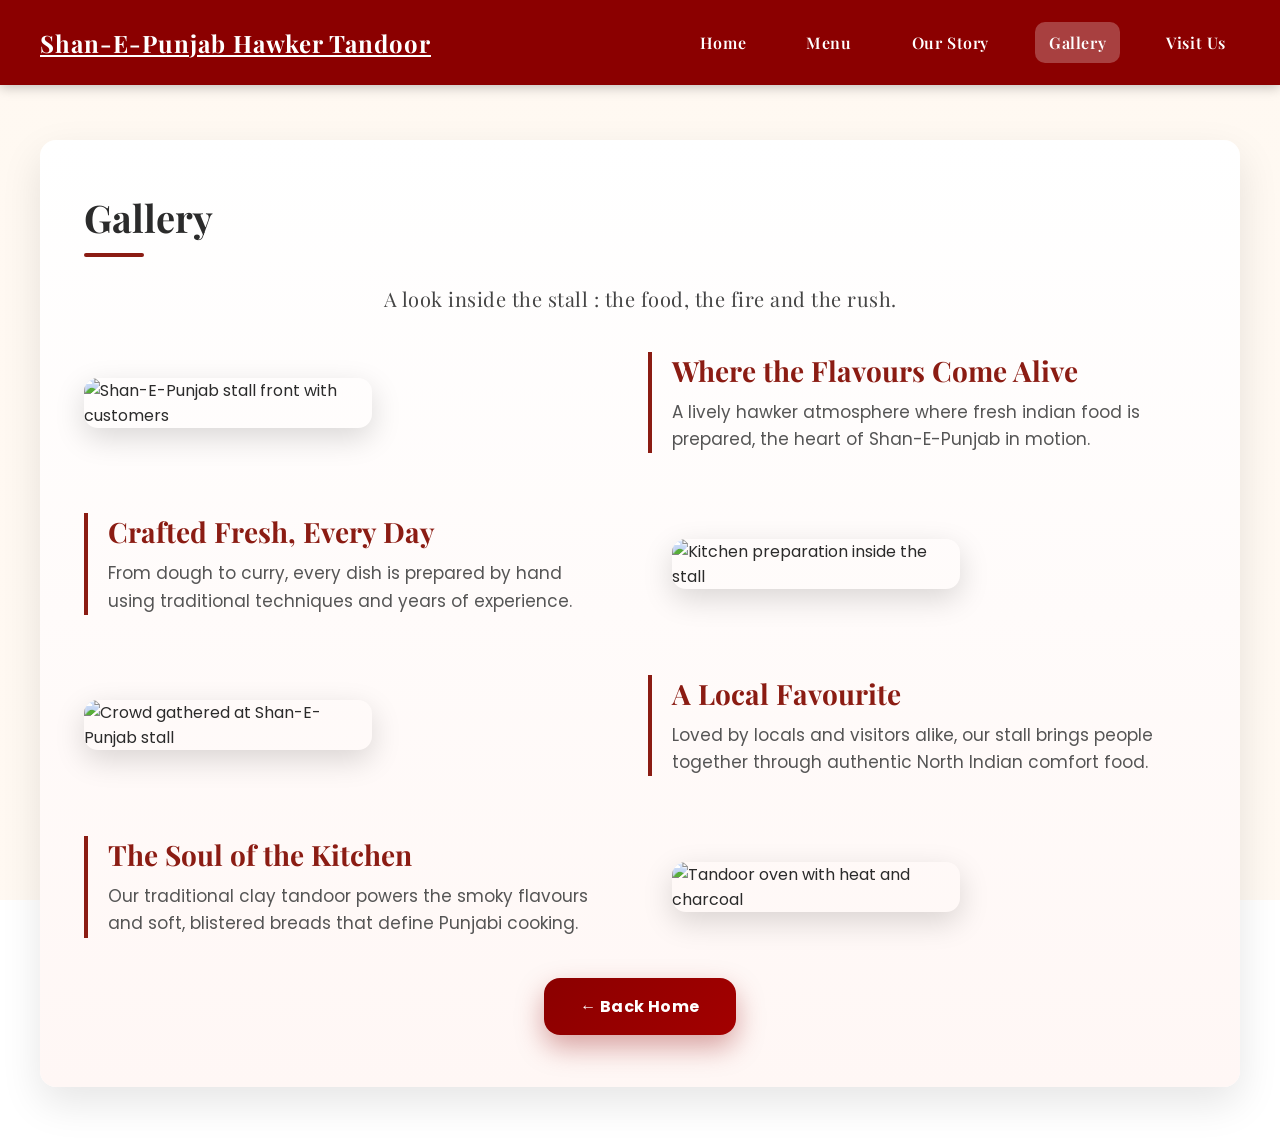
==== gallery.html @ e3cb305b "Add files via upload" ====
<!DOCTYPE html>
<html lang="en">
<head>
  <meta charset="UTF-8" />
  <meta name="viewport" content="width=device-width, initial-scale=1.0" />
  <title>Gallery | Shan-E-Punjab</title>

  <!-- Fonts -->
  <link rel="preconnect" href="https://fonts.googleapis.com">
  <link rel="preconnect" href="https://fonts.gstatic.com" crossorigin>
  <link href="https://fonts.googleapis.com/css2?family=Poppins:wght@400;600;700&family=Playfair+Display:wght@600;700&display=swap" rel="stylesheet">

  <!-- CSS -->
  <link rel="stylesheet" href="style.css" />
</head>

<body>

  <!-- NAVBAR (Gallery page highlighted) -->
  <header class="site-header">
    <div class="container nav-wrap">

      <a href="Shane-e-punjab.html" class="logo">
        Shan-E-Punjab Hawker Tandoor
      </a>

      <nav class="nav">
        <a href="Shane-e-punjab.html">Home</a>
        <a href="menu.html">Menu</a>
        <a href="story.html">Our Story</a>
        <a href="gallery.html" class="active">Gallery</a>
        <a href="visit.html">Visit Us</a>
      </nav>

    </div>
  </header>

  <!-- PAGE CONTENT -->
  <section class="section">
    <div class="container">
      <div class="section-box">
        <h2 class="reveal">Gallery</h2>
        <p class="menu-subtitle reveal">A look inside the stall : the food, the fire and the rush.</p>

        <!-- BIG SHOWCASE LAYOUT -->
        <div class="gallery-showcase">

          <!-- 1 -->
          <div class="gallery-row reveal">
            <div class="gallery-img">
              <img src="shane punjab 1 .png" alt="Shan-E-Punjab stall front with customers">
            </div>
            <div class="gallery-text">
              <h3>Where the Flavours Come Alive</h3>
              <p>A lively hawker atmosphere where fresh indian food is prepared, the heart of Shan-E-Punjab in motion.</p>
            </div>
          </div>

          <!-- 2 (reversed) -->
          <div class="gallery-row reverse reveal">
            <div class="gallery-img">
              <img src="shane punjab 2 .png" alt="Kitchen preparation inside the stall">
            </div>
            <div class="gallery-text">
              <h3>Crafted Fresh, Every Day</h3>
              <p>From dough to curry, every dish is prepared by hand using traditional techniques and years of experience.</p>
            </div>
          </div>

          <!-- 3 -->
          <div class="gallery-row reveal">
            <div class="gallery-img">
              <img src="shane punjab 3.png" alt="Crowd gathered at Shan-E-Punjab stall">
            </div>
            <div class="gallery-text">
              <h3>A Local Favourite</h3>
              <p>Loved by locals and visitors alike, our stall brings people together through authentic North Indian comfort food.</p>
            </div>
          </div>

          <!-- 4 (reversed) -->
          <div class="gallery-row reverse reveal">
            <div class="gallery-img">
              <img src="tandoor 1.png" alt="Tandoor oven with heat and charcoal">
            </div>
            <div class="gallery-text">
              <h3>The Soul of the Kitchen</h3>
              <p>Our traditional clay tandoor powers the smoky flavours and soft, blistered breads that define Punjabi cooking.</p>
            </div>
          </div>

        </div>

        <div class="section-actions reveal">
          <a class="btn" href="Shane-e-punjab.html">← Back Home</a>
        </div>

      </div>
    </div>
  </section>

  <!-- SCROLL REVEAL SCRIPT -->
  <script>
    function revealOnScroll() {
      const reveals = document.querySelectorAll(".reveal");
      for (let i = 0; i < reveals.length; i++) {
        const windowHeight = window.innerHeight;
        const elementTop = reveals[i].getBoundingClientRect().top;
        const elementVisible = 100;

        if (elementTop < windowHeight - elementVisible) {
          reveals[i].classList.add("active");
        }
      }
    }

    window.addEventListener("scroll", revealOnScroll);
    window.addEventListener("load", revealOnScroll);
  </script>

</body>
</html>
---- style.css ----
/* =========================
   RESET + BASE
   ========================= */
*{ box-sizing:border-box; margin:0; padding:0; }

:root{
  --brand:#8B0000;
  --brand-dark:#6f0000;
  --ink:#2b2b2b;
  --paper:rgba(255,255,255,0.92);
  --paper-strong:rgba(255,255,255,0.97);
}

body{
  font-family:'Poppins',sans-serif;
  color:var(--ink);

  background-image:
    linear-gradient(rgba(255,248,240,0.88), rgba(255,248,240,0.88)),
    url("Fagu, Shimla caps.jpg");
  background-size:320px 320px;
  background-repeat:repeat;
  background-attachment:fixed;
}

.container{
  width:min(1200px, calc(100% - 48px));
  margin:0 auto;
}

/* =========================
   NAVBAR
   ========================= */
.site-header{
  background:var(--brand);
  box-shadow:0 2px 12px rgba(0,0,0,0.25);
}

.nav-wrap{
  padding:22px 0;
  display:flex;
  justify-content:space-between;
  align-items:center;
  gap:18px;
}

.logo{
  font-family:'Playfair Display', serif;
  color:#fff;
  font-size:24px;
  font-weight:700;
  letter-spacing:1px;
  white-space:nowrap;
}

.nav{
  display:flex;
  gap:32px;
  flex-wrap:wrap;
  justify-content:flex-end;
}

.nav a{
  font-family:'Playfair Display', serif;
  color:#fff;
  text-decoration:none;
  font-weight:600;
  letter-spacing:0.6px;
  padding:10px 14px;
  border-radius:10px;
  transition:0.25s;
}

.nav a:hover{
  background:rgba(255,255,255,0.15);
}

/* =========================
   HERO
   ========================= */
.hero{ padding:34px 0 12px; }

.hero-inner{
  height:70vh;
  min-height:460px;
  border-radius:14px;
  overflow:hidden;

  background-image:
    linear-gradient(rgba(0,0,0,0.30), rgba(0,0,0,0.30)),
    url("image 1 bttr.png");

  background-size:cover;
  background-position:center;

  display:flex;
  align-items:center;
  justify-content:center;

  box-shadow:0 16px 42px rgba(0,0,0,0.25);
  filter:contrast(1.08) saturate(1.15) brightness(1.08);
}

.hero-content{
  text-align:center;
  color:#fff;
  max-width:850px;
  padding:34px;
}

.hero-content h1{
  font-family:'Playfair Display', serif;
  font-size:56px;
  line-height:1.05;
  margin-bottom:32px;
  text-shadow:0 6px 18px rgba(0,0,0,0.40);
}

.hero-content p{
  font-size:18px;
  margin-bottom:18px;
  opacity:0.95;
  text-shadow:0 6px 18px rgba(0,0,0,0.35);
}

/* =========================
   BUTTONS
   ========================= */
.btn{
  display:inline-block;
  background: linear-gradient(135deg, #8B0000, #a30000);
  color:#fff;
  padding:16px 36px;
  border-radius:16px;
  text-decoration:none;
  font-weight:700;
  letter-spacing:0.4px;
  box-shadow:0 12px 28px rgba(139,0,0,0.35);
  transition:0.3s ease;
  border:none;
}

.btn:hover{
  transform:translateY(-4px) scale(1.03);
  box-shadow:0 20px 45px rgba(139,0,0,0.45);
}

/* =========================
   SECTIONS
   ========================= */
.section{ padding:55px 0; }

.section-box{
  background:var(--paper);
  border-radius:16px;
  padding:52px 44px;
  box-shadow:0 16px 40px rgba(0,0,0,0.10);
}

.section-box h2{
  font-family:'Playfair Display', serif;
  font-size:38px;
  margin-bottom:28px;
}

.lead{
  max-width:820px;
  line-height:1.7;
  font-size:16px;
  opacity:0.95;
  margin:0 auto;
  
}
/* =========================
   HOMEPAGE CARDS 
   ========================= */

.cards{
  display:grid;
  grid-template-columns:repeat(auto-fit, minmax(240px, 1fr));
  gap:28px;
  margin-top:18px;
}

.card{
  background:var(--paper-strong);
  border-radius:14px;
  padding:28px;
  min-height:90px;

  display:flex;
  align-items:center;
  justify-content:center;
  text-align:center;

  font-weight:600;
  border:1px solid rgba(0,0,0,0.06);
  box-shadow:0 10px 25px rgba(0,0,0,0.08);
  transition:0.28s ease;
}

.card:hover{
  transform:translateY(-8px);
  box-shadow:0 22px 45px rgba(0,0,0,0.14);
  border-color:rgba(139,0,0,0.25);
}

/* center CTA buttons under sections */
.section-actions{
  margin-top:40px;
  display:flex;
  justify-content:center;
}

/* optional: if you still use btn-outline anywhere */
.btn-outline{
  background:transparent;
  color:var(--brand);
  border:2px solid var(--brand);
}

.btn-outline:hover{
  background:var(--brand);
  color:#fff;
}
/* =========================
   PROFESSIONAL MENU GRID
   ========================= */

.menu-subtitle{
  font-family:'Playfair Display', serif;
  font-size:20px;
  text-align:center;
  margin-bottom:40px;
  color:#444;
  letter-spacing:0.5px;
}

.menu-grid{
  display:grid;
  grid-template-columns:repeat(auto-fit, minmax(280px, 1fr));
  gap:30px;
  margin-top:30px;
}

.menu-item{
  background:#fff;
  border-radius:18px;
  padding:25px;
  box-shadow:0 10px 25px rgba(0,0,0,0.08);
  border-top:5px solid var(--brand);
  transition:all 0.35s ease;
  display:flex;
  flex-direction:column;
  justify-content:space-between;
  min-height:160px;
}

.menu-item:hover{
  transform:translateY(-10px);
  box-shadow:0 20px 45px rgba(0,0,0,0.15);
}

.menu-item h3{
  font-family:'Playfair Display', serif;
  font-size:18px;
  margin-bottom:8px;
  color:#222;
}

.menu-item p{
  font-size:14px;
  line-height:1.5;
  color:#555;
  margin-bottom:12px;
}

.menu-price{
  font-weight:700;
  color:var(--brand);
  font-size:16px;
  margin-top:auto;
}
/* =========================
   REVIEWS SCROLL
   ========================= */
.reviews-scroll{
  display:flex;
  gap:20px;
  margin-top:30px;
  overflow-x:auto;
  scroll-snap-type:x mandatory;
  padding-bottom:10px;
}

.review-card{
  min-width:280px;
  background:white;
  border-radius:18px;
  padding:20px;
  text-align:center;
  box-shadow:0 8px 20px rgba(0,0,0,0.1);
  transition:0.3s;
  scroll-snap-align:start;
}

.review-card:hover{
  transform:translateY(-8px);
  box-shadow:0 15px 30px rgba(0,0,0,0.2);
}

.review-card img{
  width:100%;
  height:180px;
  object-fit:cover;
  border-radius:12px;
  margin-bottom:15px;
}

.review-card span{
  font-weight:bold;
  color:#b92b27;
}

/* =========================
   SCROLL REVEAL
   ========================= */
.reveal{
  opacity:0;
  transform:translateY(40px);
  transition:all 0.8s ease;
}

.reveal.active{
  opacity:1;
  transform:translateY(0);
}

/* =========================
   FOOTER
   ========================= */
.footer{
  margin-top:40px;
  background:#2e2e2e;
  color:#fff;
}

.footer-inner{
  padding:22px 0;
  display:flex;
  justify-content:space-between;
  gap:14px;
  flex-wrap:wrap;
  font-size:14px;
}

/* =========================
   MOBILE
   ========================= */
@media(max-width: 900px){
  .hero-content h1{ font-size:44px; }
}

@media(max-width: 768px){
  .nav-wrap{ flex-direction:column; }
  .logo{ text-align:center; }
  .nav{ justify-content:center; gap:16px; }

  .hero-inner{ height:60vh; min-height:420px; }
  .hero-content h1{ font-size:34px; }

  .section-box{ padding:36px 18px; }
  .section-box h2{ font-size:30px; }
}
.menu-nav{
  display:flex;
  flex-wrap:wrap;
  gap:10px;
  justify-content:center;
  margin:18px 0 28px;
}

.menu-chip{
  text-decoration:none;
  font-weight:700;
  font-size:13px;
  color:var(--brand);
  background:rgba(139,0,0,0.08);
  border:1px solid rgba(139,0,0,0.18);
  padding:10px 14px;
  border-radius:999px;
  transition:0.25s;
}

.menu-chip:hover{
  transform:translateY(-2px);
  background:rgba(139,0,0,0.14);
  border-color:rgba(139,0,0,0.28);
}

.menu-section{
  margin-top:36px;
}

.menu-section-head{
  display:flex;
  align-items:center;
  gap:16px;
  margin-bottom:18px;
}

.menu-section-title{
  font-family:'Playfair Display', serif;
  font-size:22px;
  color:#222;
  white-space:nowrap;
}

.menu-section-line{
  height:3px;
  flex:1;
  background:linear-gradient(90deg, var(--brand), rgba(139,0,0,0.05));
  border-radius:999px;
  opacity:0.9;
}

html{
  scroll-behavior:smooth;
}
.nav a.active{
  background:rgba(255,255,255,0.25);
}
/* =========================
   RESTAURANT GALLERY SHOWCASE
   ========================= */

.gallery-showcase{
  margin-top:40px;
  display:flex;
  flex-direction:column;
  gap:70px;
}

/* row layout */
.gallery-row{
  display:flex;
  align-items:center;
  gap:50px;
}

/* alternate sides */
.gallery-row.reverse{
  flex-direction:row-reverse;
}

/* image container */
.gallery-img{
  flex:1;
}

.gallery-img img{
  width:100%;
  height:auto;        /* IMPORTANT: no cropping */
  border-radius:18px;
  box-shadow:0 18px 40px rgba(0,0,0,0.18);
  transition:0.35s ease;
}

.gallery-img img:hover{
  transform:scale(1.03);
}

/* text side */
.gallery-text{
  flex:1;
}

.gallery-text h3{
  font-family:'Playfair Display', serif;
  font-size:32px;
  margin-bottom:15px;
}

.gallery-text p{
  font-size:17px;
  line-height:1.7;
  color:#555;
  max-width:500px;
}
@media(max-width:900px){

  .gallery-row,
  .gallery-row.reverse{
    flex-direction:column;
    text-align:center;
  }

  .gallery-text p{
    margin:0 auto;
  }
}
.gallery-showcase {
  display: flex;
  flex-direction: column;
  gap: 60px;
  margin-top: 40px;
}

.gallery-row {
  display: flex;
  align-items: center;
  gap: 40px;
}

.gallery-row.reverse {
  flex-direction: row-reverse;
}

.gallery-row img {
  width: 55%;
  height: auto;
  border-radius: 14px;
  object-fit: contain; /* prevents cropping */
  box-shadow: 0 10px 30px rgba(0,0,0,0.15);
}

.gallery-text {
  width: 45%;
}

.gallery-text h3 {
  font-family: "Playfair Display", serif;
  font-size: 28px;
  margin-bottom: 10px;
}

.gallery-text p {
  color: #555;
  line-height: 1.6;
}
.section-box h2 {
  position: relative;
  display: inline-block;
}

.section-box h2::after {
  content: "";
  display: block;
  width: 60px;
  height: 4px;
  background: #8B1C13; /* Punjabi red */
  margin-top: 10px;
  border-radius: 2px;
}
.gallery-text {
  border-left: 4px solid #8B1C13;
  padding-left: 20px;
}
.gallery-img img {
  border-radius: 14px;
  transition: all 0.4s ease;
}

.gallery-img img:hover {
  transform: scale(1.02);
  box-shadow: 0 10px 30px rgba(139, 28, 19, 0.35);
}
.gallery-text h3 {
  color: #8B1C13;
}
.section-box {
  background: linear-gradient(
    180deg,
    #ffffff 0%,
    #fff7f5 100%
  );
}
/* =========================
   VISIT US PAGE
   ========================= */

.visit-layout{
  display:grid;
  grid-template-columns: 1.05fr 0.95fr;
  gap:30px;
  margin-top:26px;
  align-items:start;
}

.info-card, .map-card{
  background:#fff;
  border-radius:18px;
  padding:26px;
  box-shadow:0 10px 25px rgba(0,0,0,0.08);
  border-top:5px solid var(--brand);
  transition:all 0.35s ease;
}

.info-card:hover, .map-card:hover{
  transform:translateY(-8px);
  box-shadow:0 20px 45px rgba(0,0,0,0.14);
}

.info-card-header{
  display:flex;
  align-items:center;
  justify-content:space-between;
  gap:14px;
  margin-bottom:14px;
}

.info-card h3{
  font-family:'Playfair Display', serif;
  font-size:22px;
  color:#222;
}

.accent-line{
  height:3px;
  width:110px;
  border-radius:999px;
  background: linear-gradient(90deg, var(--brand), rgba(139,0,0,0.25));
}

.info-line{
  display:flex;
  gap:10px;
  margin:10px 0;
  line-height:1.6;
}

.info-label{
  min-width:95px;
  font-weight:700;
  color:#222;
}

.visit-actions{
  display:flex;
  gap:12px;
  flex-wrap:wrap;
  margin-top:16px;
}

.hours-grid{
  margin-top:10px;
  border:1px solid rgba(0,0,0,0.06);
  border-radius:14px;
  overflow:hidden;
}

.hours-row{
  display:flex;
  justify-content:space-between;
  gap:12px;
  padding:12px 14px;
  background:#fff;
  border-bottom:1px solid rgba(0,0,0,0.06);
}

.hours-row:nth-child(odd){
  background: rgba(139,0,0,0.03);
}

.hours-row span:first-child{
  font-weight:700;
  color:#222;
}

.hours-row span:last-child{
  color:var(--brand);
  font-weight:700;
}

.small-note{
  margin-top:12px;
  font-size:13px;
  opacity:0.85;
}

.map-embed{
  width:100%;
  height:360px;
  border-radius:14px;
  overflow:hidden;
  border:1px solid rgba(0,0,0,0.06);
}

.map-embed iframe{
  width:100%;
  height:100%;
  border:0;
}

.map-hint{
  margin-top:12px;
  font-size:14px;
  line-height:1.6;
  color:#444;
  border-left:4px solid var(--brand);
  padding-left:12px;
}

/* Mobile */
@media(max-width: 900px){
  .visit-layout{
    grid-template-columns:1fr;
  }
  .map-embed{ height:320px; }
}
/* =========================
   OUR STORY (PAGE STYLES)
   ========================= */
.story-showcase{
  margin-top: 28px;
  display: flex;
  flex-direction: column;
  gap: 26px;
}

.story-row{
  display: grid;
  grid-template-columns: 1.15fr 1fr;
  gap: 28px;
  align-items: center;

  background: rgba(255,255,255,0.80);
  border-radius: 18px;
  padding: 22px;
  border: 1px solid rgba(139,0,0,0.10);
  box-shadow: 0 10px 26px rgba(0,0,0,0.08);
  border-top: 5px solid var(--brand);
  transition: 0.35s ease;
}

.story-row:hover{
  transform: translateY(-8px);
  box-shadow: 0 18px 42px rgba(0,0,0,0.14);
}

.story-row.reverse{
  grid-template-columns: 1fr 1.15fr;
}

.story-row.reverse .story-img{
  order: 2;
}
.story-row.reverse .story-text{
  order: 1;
}

.story-img{
  border-radius: 16px;
  overflow: hidden;
  border: 2px solid rgba(139,0,0,0.18);
  box-shadow: 0 12px 30px rgba(0,0,0,0.10);
}

.story-img img{
  width: 100%;
  height: 340px;
  object-fit: contain; /* prevents cropping */
  background: #fff;
  display: block;
}

.story-text h3{
  font-family: 'Playfair Display', serif;
  font-size: 32px;
  margin-bottom: 10px;
  color: #1f1f1f;
}

.story-text p{
  font-size: 16px;
  line-height: 1.7;
  color: #444;
  max-width: 680px;
}

.story-accent{
  color: var(--brand);
  font-weight: 700;
}

/* Quote / highlight block */
.story-quote{
  margin-top: 18px;
  display: grid;
  grid-template-columns: 10px 1fr;
  gap: 16px;
  align-items: stretch;

  background: rgba(255,255,255,0.78);
  border-radius: 18px;
  padding: 18px 18px;
  border: 1px solid rgba(139,0,0,0.12);
  box-shadow: 0 10px 26px rgba(0,0,0,0.08);
}

.story-quote-bar{
  background: linear-gradient(180deg, var(--brand), #b10000);
  border-radius: 20px;
}

.story-quote-text h3{
  font-family: 'Playfair Display', serif;
  font-size: 28px;
  margin-bottom: 6px;
}

.story-quote-text p{
  font-size: 15.5px;
  line-height: 1.7;
  color: #444;
}

/* Small red-highlight card */
.story-mini-card{
  margin-top: 14px;
  display: flex;
  gap: 10px;
  align-items: flex-start;
  padding: 14px 14px;
  border-radius: 14px;
  background: rgba(139,0,0,0.05);
  border: 1px solid rgba(139,0,0,0.14);
}

.story-mini-dot{
  width: 10px;
  height: 10px;
  border-radius: 999px;
  background: var(--brand);
  margin-top: 7px;
}

/* Mobile */
@media (max-width: 900px){
  .story-row, .story-row.reverse{
    grid-template-columns: 1fr;
  }

  .story-row.reverse .story-img,
  .story-row.reverse .story-text{
    order: initial;
  }

  .story-img img{
    height: 280px;
  }

  .story-text h3{
    font-size: 28px;
  }
}
/* MOBILE NAVBAR */
@media (max-width: 768px){

  .nav-wrap{
    flex-direction: column;
    gap: 10px;
    text-align: center;
  }

  .nav{
    display: flex;
    flex-wrap: wrap;
    justify-content: center;
    gap: 12px;
  }

  .nav a{
    font-size: 14px;
    padding: 6px 10px;
  }

}
@media (max-width: 768px){

  .section{
    padding: 40px 16px;
  }

  .section-box{
    padding: 20px;
  }

}
img{
  max-width: 100%;
  height: auto;
  display: block;
}
@media (max-width: 768px){

  h2{
    font-size: 32px;
  }

  .story-text h3,
  .gallery-text h3{
    font-size: 24px;
  }

}
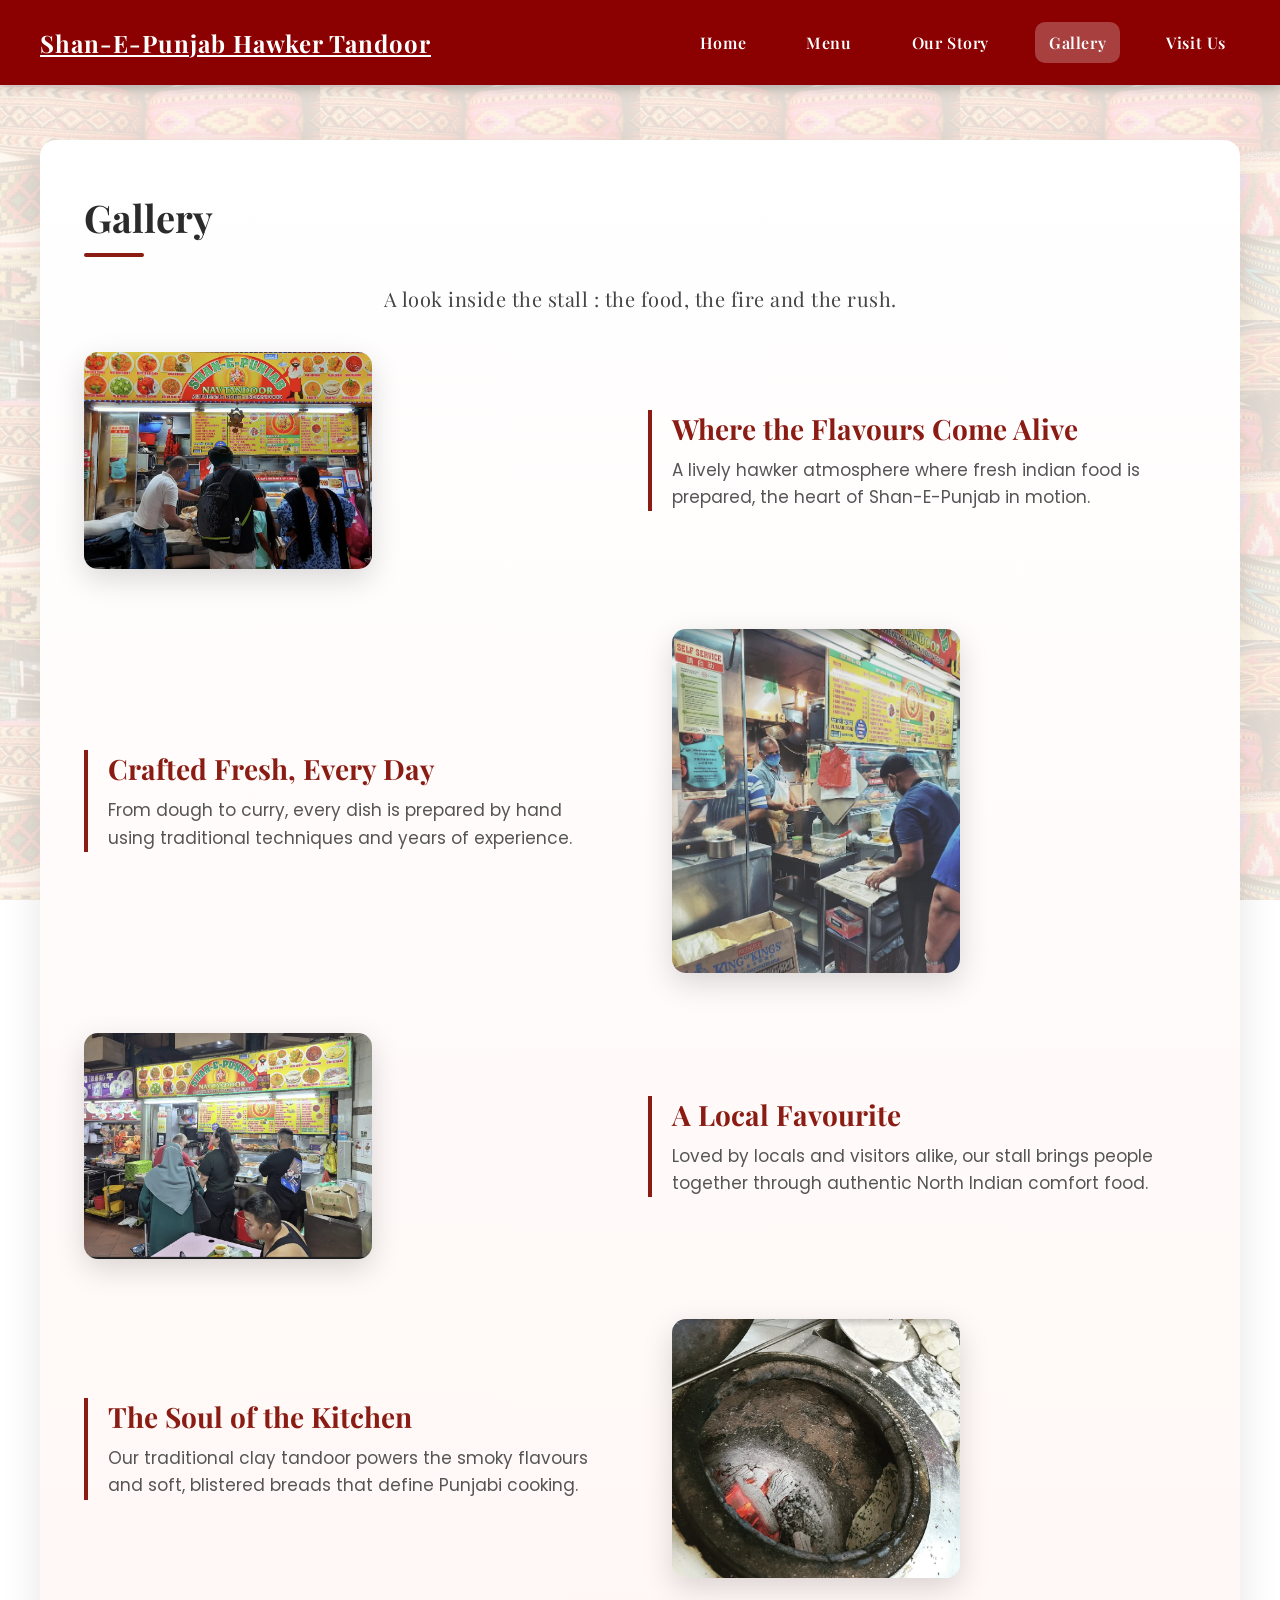
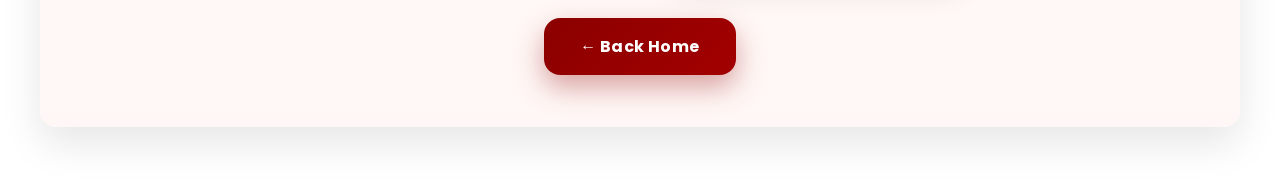
==== commit 0c2958df: "Update gallery.html" ====
--- a/gallery.html
+++ b/gallery.html
@@ -20,12 +20,12 @@
   <header class="site-header">
     <div class="container nav-wrap">
 
-      <a href="Shane-e-punjab.html" class="logo">
+      <a href="index.html" class="logo">
         Shan-E-Punjab Hawker Tandoor
       </a>
 
       <nav class="nav">
-        <a href="Shane-e-punjab.html">Home</a>
+        <a href="index.html">Home</a>
         <a href="menu.html">Menu</a>
         <a href="story.html">Our Story</a>
         <a href="gallery.html" class="active">Gallery</a>
@@ -119,4 +119,5 @@
   </script>
 
 </body>
-</html>+
+</html>
